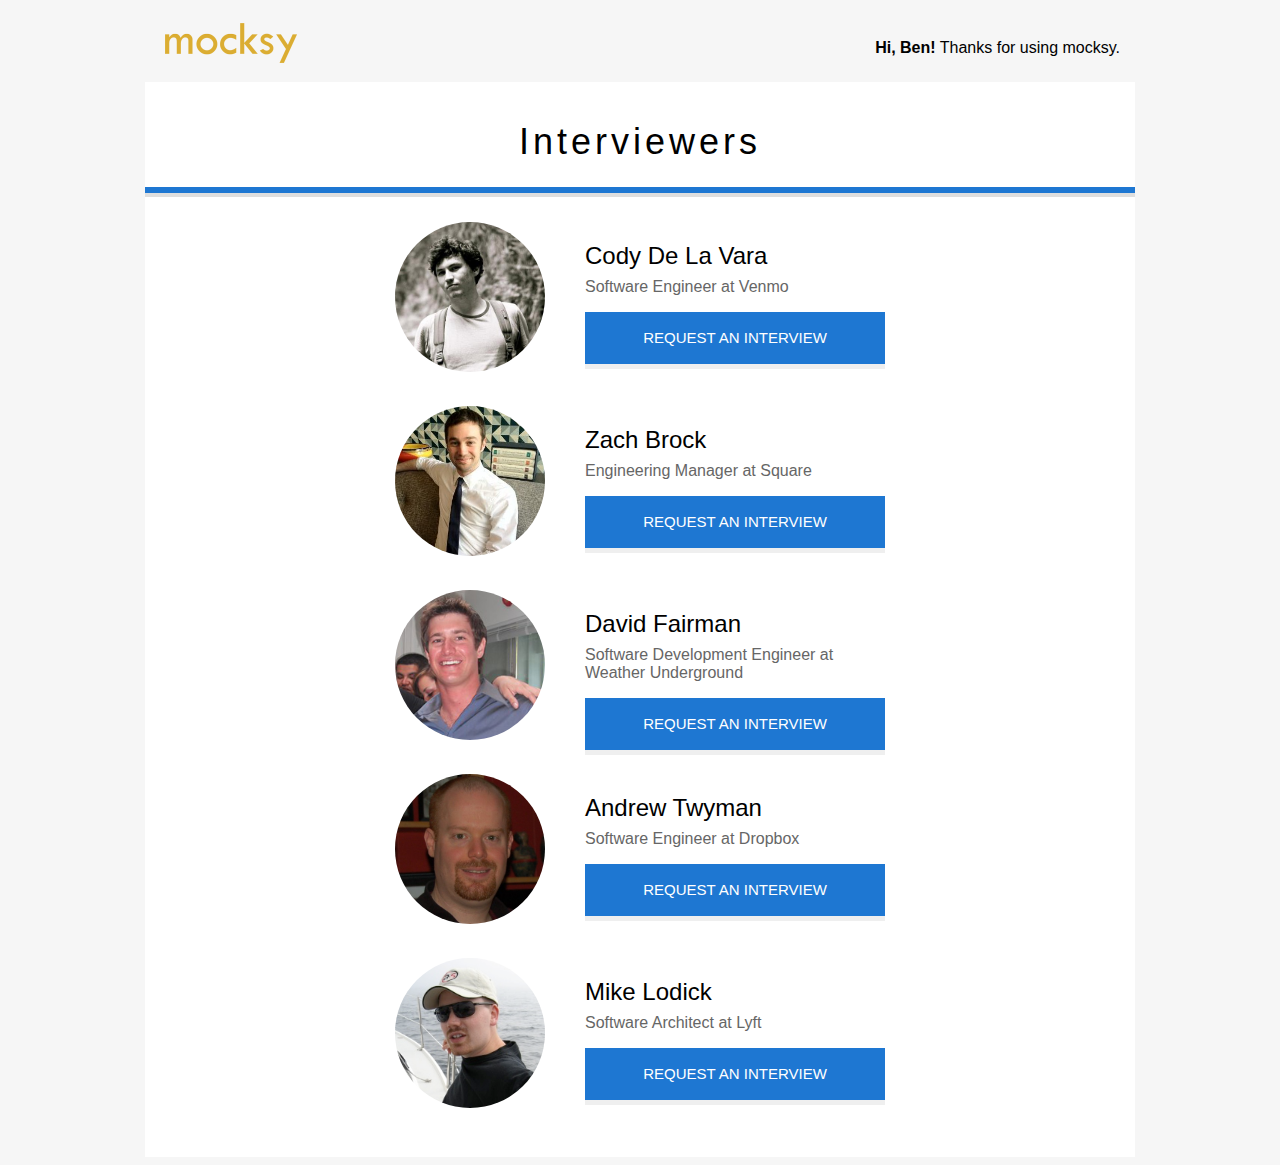
==== interviewers.html @ f90e05b2 "BIGASSCOMMIT :)" ====
<!DOCTYPE html>
<html>
	<head>
		<link rel="stylesheet" href="css/style.css"/>
		<script src="http://ajax.googleapis.com/ajax/libs/jquery/1.10.2/jquery.min.js"></script>
		<script type="text/javascript" src="js/main.js"/>
		<script src="http://platform.linkedin.com/in.js" type="text/javascript">
		        api_key: y6bmlsis7k4r
		</script>
	</head>
	<body>
		<header class="container">
			<img src="images/logo.png" height="40" style="margin-left: 5px;"/>
			<ul id="nav">
				<li><strong>Hi, Ben!</strong> Thanks for using mocksy.</li>
			</ul>
		</header>
		<div class="container" style="border-bottom: 6px solid #1e77d2; padding-bottom: 0;">
			<h1 class="container-title">Interviewers</h1>
		</div>
		<div class="container" style="padding-top: 25px; border-top: 4px solid #dedede;">
			<div class="interviewer-blurb">
				<img src="images/profile-photos/cody.jpeg">
				<span>
					<h2>Cody De La Vara</h2>
					<p>Software Engineer at Venmo</p>
					<a href="#" class="button request-interview">Request an interview</a>
					<p class="request-sent">Great! We have sent your request to <strong>Cody De La Vara</strong> and will let you know if it is accepted.</p>
				</span>
			</div>
			<div class="interviewer-blurb">
				<img src="images/profile-photos/zach.jpeg">
				<span>
					<h2>Zach Brock</h2>
					<p>Engineering Manager at Square</p>
					<a href="#" class="button request-interview">Request an interview</a>
				</span>
			</div>
			<div class="interviewer-blurb">
				<img src="images/profile-photos/david.jpeg">
				<span>
					<h2>David Fairman</h2>
					<p>Software Development Engineer at Weather Underground</p>
					<a href="#" class="button request-interview">Request an interview</a>
				</span>
			</div>
			<div class="interviewer-blurb">
				<img src="images/profile-photos/andrew.jpeg">
				<span>
					<h2>Andrew Twyman</h2>
					<p>Software Engineer at Dropbox</p>
					<a href="#" class="button request-interview">Request an interview</a>
				</span>
			</div>
			<div class="interviewer-blurb">
				<img src="images/profile-photos/mike.jpeg">
				<span>
					<h2>Mike Lodick</h2>
					<p>Software Architect at Lyft</p>
					<a href="#" class="button request-interview">Request an interview</a>
				</span>
			</div>
		</div>
	</body>
</html>
---- css/style.css ----
/* RESPONSIVE BREAK POINTS */
/* COLOR PALETTE */
/* CUSTOM FONTS */
@font-face {
  font-family: 'Museo-300';
  src: url("../fonts/253683_0_0.eot");
  src: url("../fonts/253683_0_0.eot?#iefix") format("embedded-opentype"), url("../fonts/253683_0_0.woff") format("woff"), url("../fonts/253683_0_0.ttf") format("truetype"); }

@font-face {
  font-family: 'Museo-500';
  src: url("../fonts/253683_1_0.eot");
  src: url("../fonts/253683_1_0.eot?#iefix") format("embedded-opentype"), url("../fonts/253683_1_0.woff") format("woff"), url("../fonts/253683_1_0.ttf") format("truetype"); }

html {
  font-size: 62.5%; }

html, body {
  background: #f6f6f6; }

body {
  font-family: "Helvetica Neue", Helvetica, Arial, sans-serif;
  font-size: 16px;
  font-size: 1.6rem; }

.container {
  width: 960px;
  margin-left: auto;
  margin-right: auto;
  background: #ffffff;
  padding: 15px; }
  @media only screen and (max-device-width: 1024px) {
    .container {
      width: 90%;
      padding: 15px 5%; } }

.container-title {
  text-align: center;
  padding-bottom: 0; }
  @media only screen and (max-device-width: 400px) {
    .container-title {
      margin-top: 0;
      padding-bottom: 30px; } }

ul.container-nav {
  list-style: none;
  margin: -20px 0 -3px 0;
  padding: 0 0 15px 0;
  overflow: hidden;
  text-align: center; }
  ul.container-nav li {
    display: inline-block;
    margin-right: 15px; }
    ul.container-nav li a {
      color: #1e77d2;
      display: block;
      padding: 10px 15px;
      text-decoration: none; }
  ul.container-nav li.current {
    font-weight: bold;
    border-bottom: 3px solid #0069d6; }
    ul.container-nav li.current a {
      padding: 10px 5px; }

h1 {
  font-size: 36px;
  font-size: 3.6rem;
  font-family: "Helvetica Neue", Helvetica, Arial, sans-serif;
  font-weight: 100;
  letter-spacing: 4px; }

h1.hero {
  padding: 0 10px;
  font-size: 75px;
  font-size: 7.5rem;
  font-weight: 100; }

@media only screen and (max-device-width: 400px) {
  h2 {
    font-family: "Helvetica Neue", Helvetica, Arial, sans-serif; } }

header.container {
  background: transparent; }
  header.container ul#nav {
    list-style: none;
    display: inline-block;
    float: right; }

div.hero {
  background: #1e77d2;
  border-bottom: 10px solid #0069d6; }
  div.hero h1.hero {
    color: #ffffff; }

ul#companies-who-use li {
  display: inline-block;
  margin-right: 75px; }
  ul#companies-who-use li img {
    height: 75px; }

div.interviewer-blurb {
  width: 490px;
  margin-left: auto;
  margin-right: auto;
  margin-bottom: 30px; }
  div.interviewer-blurb img {
    height: 150px;
    border-radius: 75px; }
  div.interviewer-blurb span {
    width: 300px;
    float: right;
    display: inline-block; }
    div.interviewer-blurb span h2 {
      font-weight: 200;
      margin-bottom: -8px; }
    div.interviewer-blurb span p {
      color: #666666; }

p.request-sent {
  display: none; }

a {
  color: #50a4da; }

form .input {
  margin-left: 0; }

form.centered-form {
  width: 100%; }
  form.centered-form input, form.centered-form label {
    margin-left: auto;
    margin-right: auto;
    display: block; }
  form.centered-form label {
    text-align: center;
    padding: 8px 0 5px 0; }
  form.centered-form span.paired-inputs {
    display: block;
    width: 454px;
    margin-left: auto;
    margin-right: auto;
    padding-left: 26px; }
    form.centered-form span.paired-inputs span {
      display: inline-block;
      width: 225px; }
    form.centered-form span.paired-inputs input, form.centered-form span.paired-inputs label {
      display: inline-block;
      margin-left: 0;
      margin-right: 0; }
  form.centered-form span.checkbox {
    margin-left: auto;
    margin-right: auto;
    width: 230px;
    display: block;
    margin-bottom: 10px; }
    form.centered-form span.checkbox input {
      display: inline-block;
      float: left; }
    form.centered-form span.checkbox label {
      display: inline-block;
      padding-left: 10px;
      padding-top: 0; }

input[type=text], input[type=password] {
  padding: 5px 3px;
  font-size: 18px;
  font-size: 1.8rem;
  margin-left: 10px; }

.button {
  display: block;
  font-size: 15px;
  font-size: 1.5rem;
  background-color: #1e77d2;
  width: 100%;
  height: 35px;
  text-align: center;
  border-radius: 0;
  color: #ffffff;
  border: none;
  border-bottom: 5px solid #efefef;
  text-decoration: none;
  padding-top: 17px;
  text-transform: uppercase; }

input.button {
  height: 50px;
  padding-top: 5px;
  margin-top: 12px;
  -webkit-appearance: none; }

.button.small {
  height: 15px !important;
  font-size: 14px;
  font-size: 1.4rem; }

.button:hover {
  background: #0069d6;
  color: #ffffff;
  text-decoration: none; }

.button:active {
  border-bottom: 3px solid #d0cfcf; }
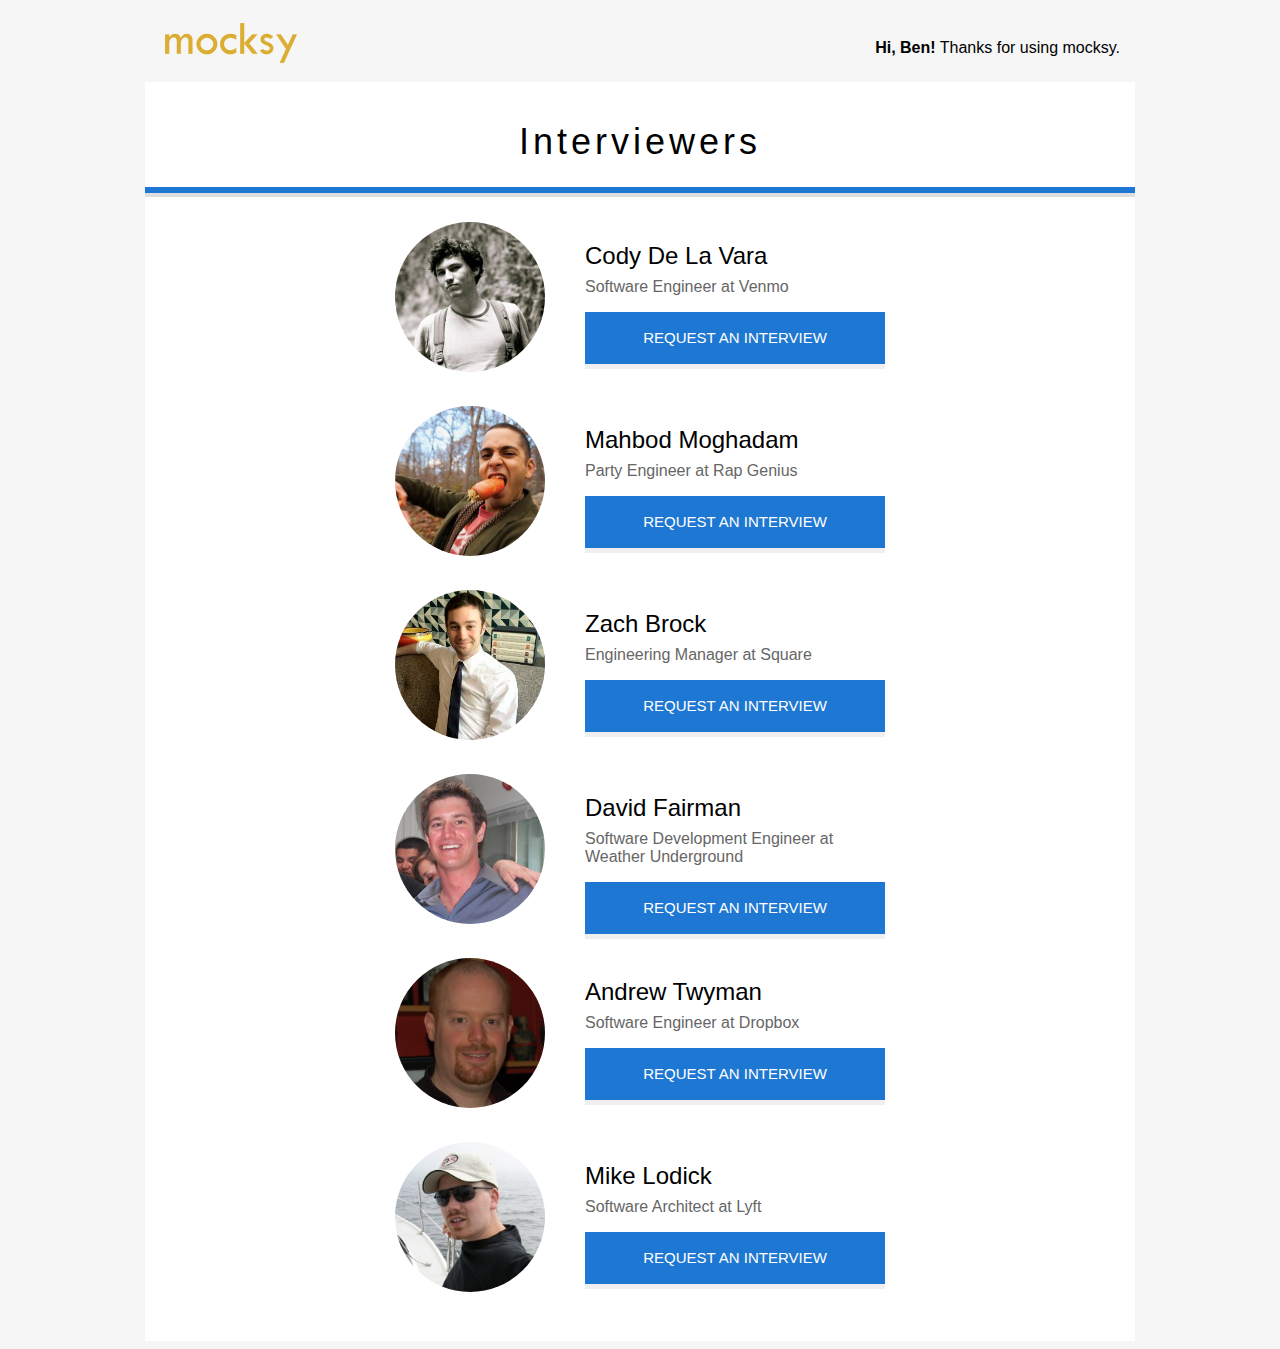
==== commit 250960ed: "Added RapGenius guy to the list" ====
--- a/interviewers.html
+++ b/interviewers.html
@@ -25,7 +25,16 @@
 					<h2>Cody De La Vara</h2>
 					<p>Software Engineer at Venmo</p>
 					<a href="#" class="button request-interview">Request an interview</a>
-					<p class="request-sent">Great! We have sent your request to <strong>Cody De La Vara</strong> and will let you know if it is accepted.</p>
+					<p class="request-sent"><strong>Great!</strong> We have sent your request and will let you know if it is accepted.</p>
+				</span>
+			</div>
+			<div class="interviewer-blurb">
+				<img src="images/profile-photos/maboo.jpg">
+				<span>
+					<h2>Mahbod Moghadam</h2>
+					<p>Party Engineer at Rap Genius</p>
+					<a href="#" class="button request-interview">Request an interview</a>
+					<p class="request-sent"><strong>Great!</strong> We have sent your request and will let you know if it is accepted.</p>
 				</span>
 			</div>
 			<div class="interviewer-blurb">
@@ -34,6 +43,7 @@
 					<h2>Zach Brock</h2>
 					<p>Engineering Manager at Square</p>
 					<a href="#" class="button request-interview">Request an interview</a>
+					<p class="request-sent"><strong>Great!</strong> We have sent your request and will let you know if it is accepted.</p>
 				</span>
 			</div>
 			<div class="interviewer-blurb">
@@ -42,6 +52,7 @@
 					<h2>David Fairman</h2>
 					<p>Software Development Engineer at Weather Underground</p>
 					<a href="#" class="button request-interview">Request an interview</a>
+					<p class="request-sent"><strong>Great!</strong> We have sent your request and will let you know if it is accepted.</p>
 				</span>
 			</div>
 			<div class="interviewer-blurb">
@@ -50,6 +61,7 @@
 					<h2>Andrew Twyman</h2>
 					<p>Software Engineer at Dropbox</p>
 					<a href="#" class="button request-interview">Request an interview</a>
+					<p class="request-sent"><strong>Great!</strong> We have sent your request and will let you know if it is accepted.</p>
 				</span>
 			</div>
 			<div class="interviewer-blurb">
@@ -58,6 +70,7 @@
 					<h2>Mike Lodick</h2>
 					<p>Software Architect at Lyft</p>
 					<a href="#" class="button request-interview">Request an interview</a>
+					<p class="request-sent"><strong>Great!</strong> We have sent your request and will let you know if it is accepted.</p>
 				</span>
 			</div>
 		</div>
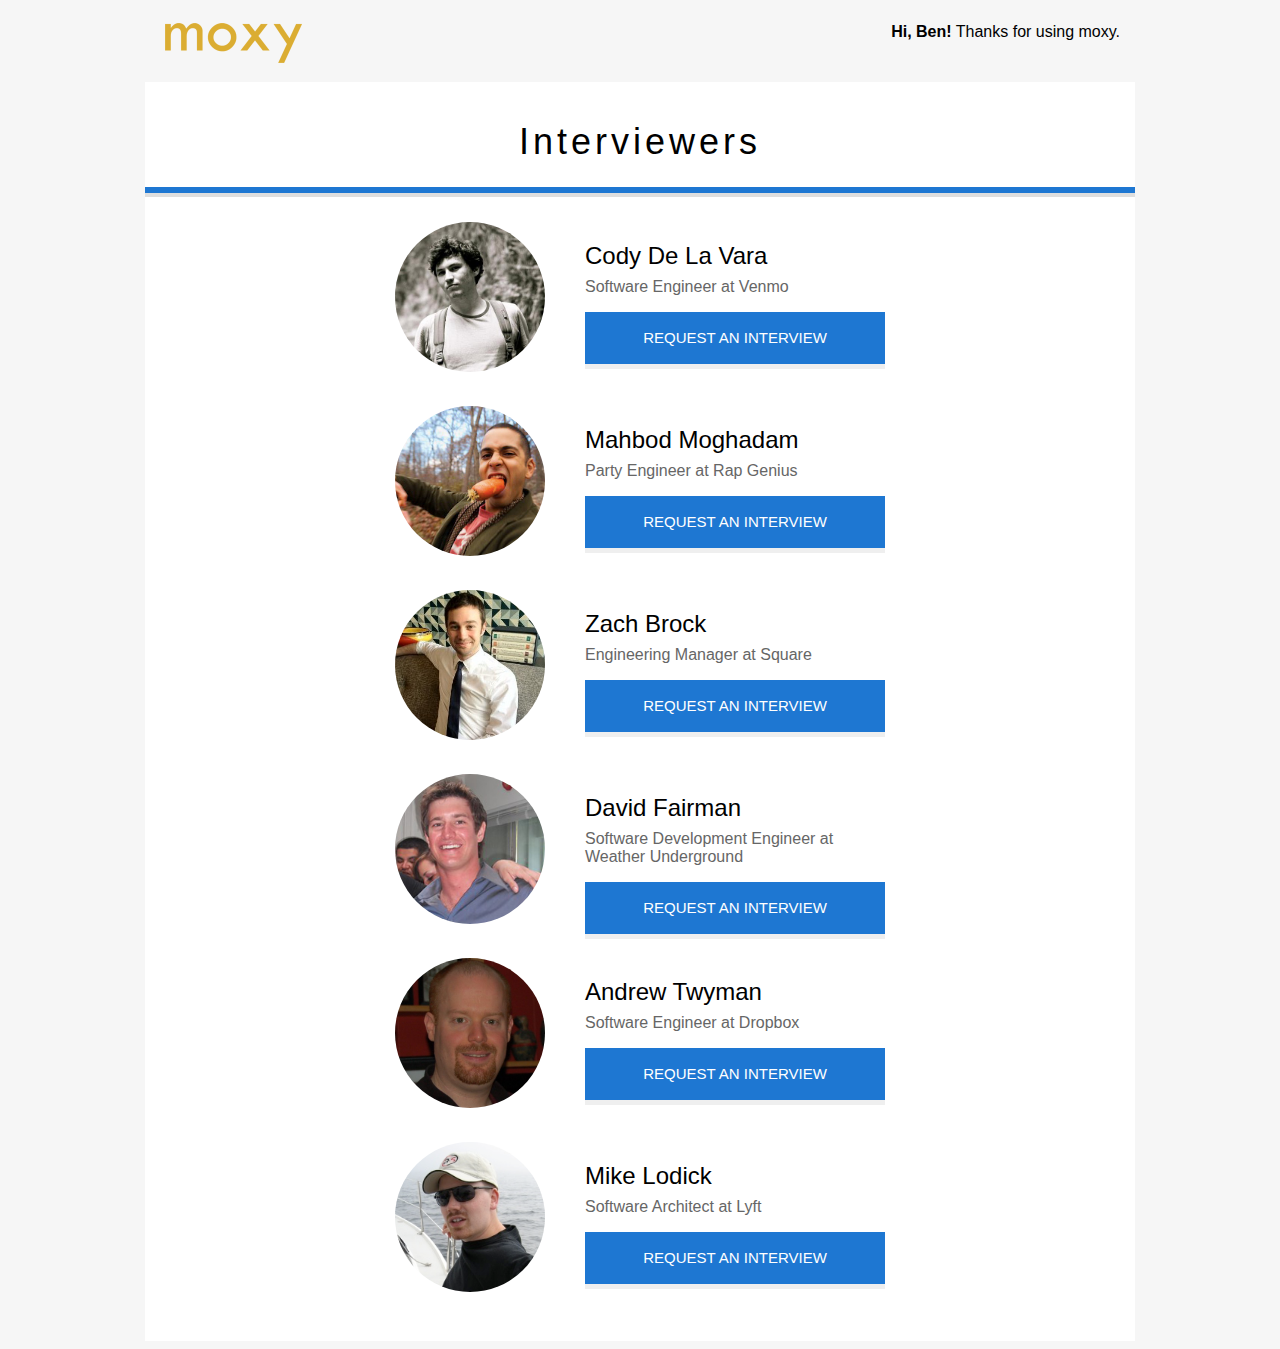
==== commit 26669d71: "End of hackathon, plus a small bit of work in making it responsive" ====
--- a/interviewers.html
+++ b/interviewers.html
@@ -12,11 +12,12 @@
 		<header class="container">
 			<img src="images/logo.png" height="40" style="margin-left: 5px;"/>
 			<ul id="nav">
-				<li><strong>Hi, Ben!</strong> Thanks for using mocksy.</li>
+				<li><strong>Hi, Ben!</strong> Thanks for using moxy.</li>
 			</ul>
 		</header>
 		<div class="container" style="border-bottom: 6px solid #1e77d2; padding-bottom: 0;">
 			<h1 class="container-title">Interviewers</h1>
+			<a href="invites.html" style="display: block; background: #dbad32; width: 50px; height: 35px; border-radius: 25px; position: absolute; right: 250px; top: 120px; color: #ffffff; text-decoration: none; text-align: center; padding-top: 15px; visibility: hidden;" id="notification">1 <span style="display: none;">accepted invite</span></a>
 		</div>
 		<div class="container" style="padding-top: 25px; border-top: 4px solid #dedede;">
 			<div class="interviewer-blurb">
--- a/css/style.css
+++ b/css/style.css
@@ -32,11 +32,19 @@
     .container {
       width: 90%;
       padding: 15px 5%; } }
+  @media only screen and (max-width: 1024px) {
+    .container {
+      width: 90%;
+      padding: 15px 5%; } }
 
 .container-title {
   text-align: center;
   padding-bottom: 0; }
   @media only screen and (max-device-width: 400px) {
+    .container-title {
+      margin-top: 0;
+      padding-bottom: 30px; } }
+  @media only screen and (max-width: 400px) {
     .container-title {
       margin-top: 0;
       padding-bottom: 30px; } }
@@ -73,23 +81,75 @@
   font-size: 75px;
   font-size: 7.5rem;
   font-weight: 100; }
+  @media only screen and (max-device-width: 1024px) {
+    h1.hero {
+      font-size: 60px;
+      font-size: 6.0rem;
+      padding: 0; } }
+  @media only screen and (max-width: 1024px) {
+    h1.hero {
+      font-size: 60px;
+      font-size: 6.0rem;
+      padding: 0; } }
+  @media only screen and (max-device-width: 400px) {
+    h1.hero {
+      font-size: 40px;
+      font-size: 4.0rem; } }
+  @media only screen and (max-width: 400px) {
+    h1.hero {
+      font-size: 40px;
+      font-size: 4.0rem; } }
 
 @media only screen and (max-device-width: 400px) {
   h2 {
     font-family: "Helvetica Neue", Helvetica, Arial, sans-serif; } }
+@media only screen and (max-width: 400px) {
+  h2 {
+    font-family: "Helvetica Neue", Helvetica, Arial, sans-serif; } }
 
 header.container {
   background: transparent; }
+  @media only screen and (max-device-width: 1024px) {
+    header.container {
+      padding-left: 0;
+      padding-right: 0;
+      margin-left: 0;
+      margin-right: 0; } }
+  @media only screen and (max-width: 1024px) {
+    header.container {
+      padding-left: 0;
+      padding-right: 0;
+      margin-left: 0;
+      margin-right: 0; } }
+  @media only screen and (max-device-width: 400px) {
+    header.container img#logo {
+      height: 30px; } }
+  @media only screen and (max-width: 400px) {
+    header.container img#logo {
+      height: 30px; } }
   header.container ul#nav {
     list-style: none;
     display: inline-block;
-    float: right; }
+    float: right;
+    margin-top: 0; }
+    @media only screen and (max-device-width: 400px) {
+      header.container ul#nav {
+        margin-top: -12px; } }
+    @media only screen and (max-width: 400px) {
+      header.container ul#nav {
+        margin-top: -12px; } }
 
 div.hero {
   background: #1e77d2;
   border-bottom: 10px solid #0069d6; }
   div.hero h1.hero {
     color: #ffffff; }
+    @media only screen and (max-device-width: 400px) {
+      div.hero h1.hero {
+        margin: 0; } }
+    @media only screen and (max-width: 400px) {
+      div.hero h1.hero {
+        margin: 0; } }
 
 ul#companies-who-use li {
   display: inline-block;
@@ -116,7 +176,10 @@
       color: #666666; }
 
 p.request-sent {
-  display: none; }
+  display: none;
+  border: 1px solid #dedede;
+  padding: 10px;
+  background: #e8ffd4; }
 
 a {
   color: #50a4da; }
